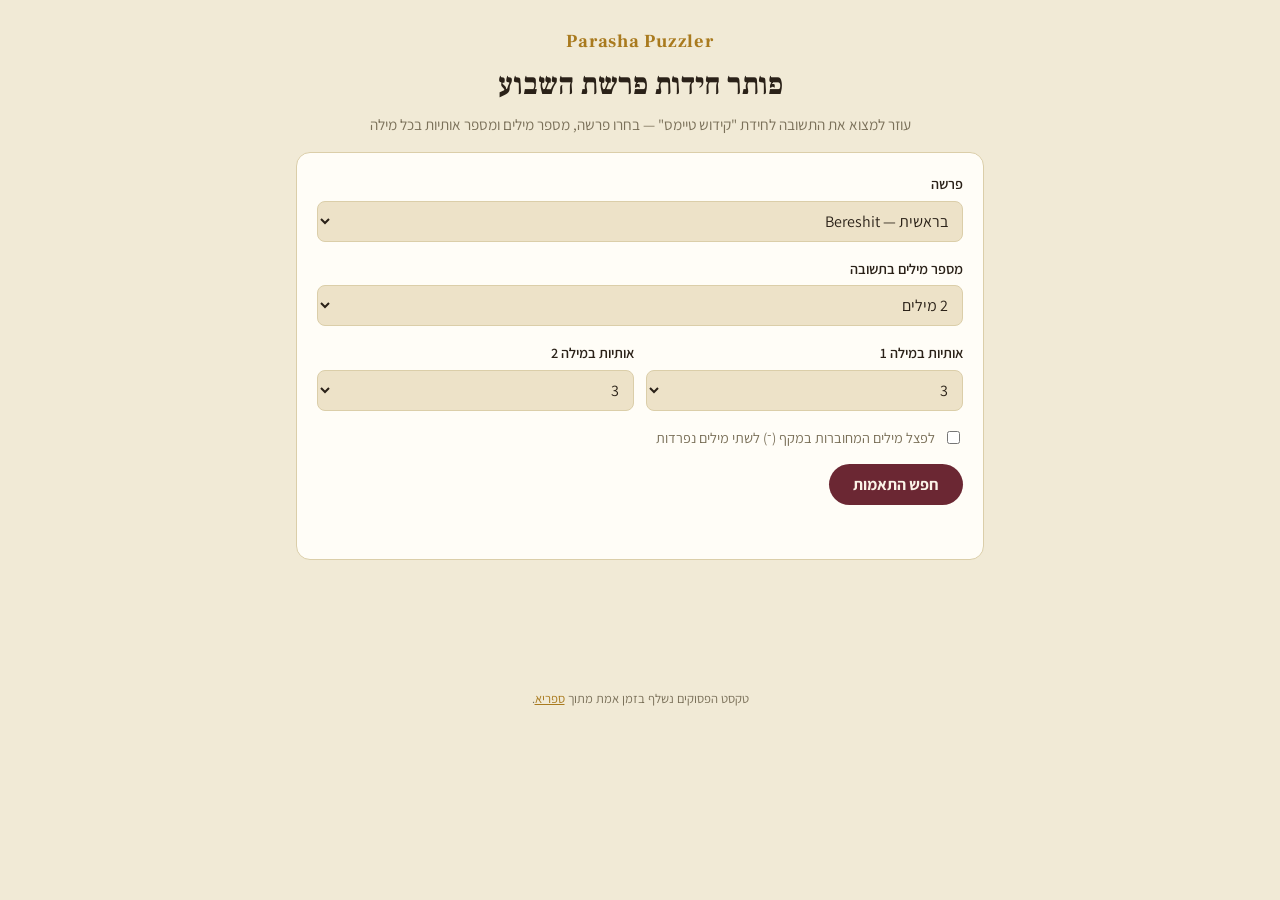
==== index.html @ d7a9574c "Initial commit: Parasha Puzzler A tool for solving Kiddush Times' weekly parsha picture-puzzles by s" ====
<!DOCTYPE html>
<html lang="he" dir="rtl">
<head>
<meta charset="UTF-8">
<meta name="viewport" content="width=device-width, initial-scale=1.0">
<title>Parasha Puzzler</title>
<link rel="preconnect" href="https://fonts.gstatic.com" crossorigin>
<link rel="stylesheet" href="https://fonts.googleapis.com/css2?family=Frank+Ruhl+Libre:wght@500;600;700&family=Noto+Serif+Hebrew:wght@400;500;600;700&family=Assistant:wght@400;500;600;700&display=swap">
<link rel="stylesheet" href="style.css">
</head>
<body>
  <header>
    <div class="brand-title">Parasha Puzzler</div>
    <h1>פותר חידות פרשת השבוע</h1>
    <p class="subtitle">עוזר למצוא את התשובה לחידת "קידוש טיימס" — בחרו פרשה, מספר מילים ומספר אותיות בכל מילה</p>
  </header>

  <main>
    <section class="controls" aria-label="הגדרות חיפוש">
      <div class="field">
        <label for="parsha-select">פרשה</label>
        <select id="parsha-select"></select>
      </div>

      <div class="field">
        <label for="word-count">מספר מילים בתשובה</label>
        <select id="word-count"></select>
      </div>

      <div id="letter-inputs" class="letter-inputs" aria-label="מספר אותיות בכל מילה"></div>

      <div class="field checkbox-field">
        <label>
          <input type="checkbox" id="split-maqaf">
          לפצל מילים המחוברות במקף (־) לשתי מילים נפרדות
        </label>
      </div>

      <button id="search-btn" type="button">חפש התאמות</button>
      <p id="status" class="status" role="status" aria-live="polite"></p>
    </section>

    <section class="results" aria-label="תוצאות">
      <div id="results-summary" class="results-summary"></div>
      <ul id="results-list" class="results-list"></ul>
    </section>
  </main>

  <footer>
    <p>טקסט הפסוקים נשלף בזמן אמת מתוך <a href="https://www.sefaria.org" target="_blank" rel="noopener">ספריא</a>.</p>
  </footer>

  <script src="parshiot.js"></script>
  <script src="app.js"></script>
</body>
</html>
---- style.css ----
:root {
  color-scheme: dark;
  /* desk / room */
  --bg: #1A2230;
  --panel: #232C3D;
  --panel-2: #2B3547;
  --border: #37435A;
  /* ink */
  --ink: #EDE2C8;
  --ink-dim: #9CA8BC;
  /* accents */
  --wine: #C15C6D;
  --wine-strong: #B0495A;
  --gold: #D2A542;
  /* the physical paper tile, same object in both themes */
  --tile-face: #EDE2C8;
  --tile-ink: #241C12;
  --tile-border: #B98A2E;
  --tile-shadow: rgba(0, 0, 0, 0.35);
}

@media (prefers-color-scheme: light) {
  :root:not([data-theme="dark"]) {
    color-scheme: light;
    --bg: #F1EAD6;
    --panel: #FFFDF7;
    --panel-2: #EDE2C8;
    --border: #DBCEA9;
    --ink: #2A2118;
    --ink-dim: #7A7059;
    --wine: #7A2E3B;
    --wine-strong: #6B2733;
    --gold: #A97A1E;
    --tile-face: #FFFDF7;
    --tile-ink: #241C12;
    --tile-border: #A97A1E;
    --tile-shadow: rgba(90, 70, 30, 0.18);
  }
}

:root[data-theme="light"] {
  color-scheme: light;
  --bg: #F1EAD6;
  --panel: #FFFDF7;
  --panel-2: #EDE2C8;
  --border: #DBCEA9;
  --ink: #2A2118;
  --ink-dim: #7A7059;
  --wine: #7A2E3B;
  --wine-strong: #6B2733;
  --gold: #A97A1E;
  --tile-face: #FFFDF7;
  --tile-ink: #241C12;
  --tile-border: #A97A1E;
  --tile-shadow: rgba(90, 70, 30, 0.18);
}

* { box-sizing: border-box; }

body {
  margin: 0;
  background: var(--bg);
  color: var(--ink);
  font-family: "Assistant", "Segoe UI", "Arial Hebrew", Tahoma, sans-serif;
  line-height: 1.5;
}

header {
  padding: 28px 20px 16px;
  text-align: center;
}

.brand-title {
  font-family: "Frank Ruhl Libre", "Times New Roman", serif;
  font-weight: 700;
  font-size: 1.15rem;
  letter-spacing: 0.04em;
  color: var(--gold);
  direction: ltr;
  margin-bottom: 6px;
}

header h1 {
  font-family: "Frank Ruhl Libre", "Times New Roman", serif;
  font-weight: 700;
  margin: 0 0 6px;
  font-size: 1.9rem;
  text-wrap: balance;
}

.subtitle {
  margin: 0;
  color: var(--ink-dim);
  font-size: 0.95rem;
}

main {
  max-width: 720px;
  margin: 0 auto;
  padding: 0 16px 60px;
  display: flex;
  flex-direction: column;
  gap: 24px;
}

.controls {
  background: var(--panel);
  border: 1px solid var(--border);
  border-radius: 14px;
  padding: 20px;
  display: flex;
  flex-direction: column;
  gap: 16px;
}

.field {
  display: flex;
  flex-direction: column;
  gap: 6px;
}

.field label {
  font-weight: 600;
  font-size: 0.9rem;
}

select, input[type="number"] {
  font: inherit;
  font-size: 1rem;
  padding: 8px 10px;
  border-radius: 8px;
  border: 1px solid var(--border);
  background: var(--panel-2);
  color: var(--ink);
}

.letter-inputs {
  display: flex;
  flex-wrap: wrap;
  gap: 12px;
}

.letter-inputs .field {
  flex: 1 1 110px;
  min-width: 110px;
}

.checkbox-field label {
  display: flex;
  align-items: center;
  gap: 8px;
  font-weight: 400;
  font-size: 0.9rem;
  color: var(--ink-dim);
}

.checkbox-field input { accent-color: var(--wine); }

button#search-btn {
  align-self: flex-start;
  background: var(--wine-strong);
  color: #FBF3E7;
  border: none;
  padding: 10px 24px;
  border-radius: 999px;
  font-size: 1rem;
  font-weight: 700;
  font-family: "Assistant", sans-serif;
  cursor: pointer;
}

button#search-btn:hover { filter: brightness(1.1); }
button#search-btn:disabled { opacity: 0.6; cursor: wait; }

.status {
  min-height: 1.2em;
  margin: 0;
  color: var(--ink-dim);
  font-size: 0.9rem;
}

.status.error { color: var(--wine-strong); }

.results-summary {
  font-weight: 700;
  color: var(--ink-dim);
  font-size: 0.95rem;
}

.results-list {
  list-style: none;
  margin: 12px 0 0;
  padding: 0;
  display: flex;
  flex-direction: column;
  gap: 12px;
}

.result-card {
  background: var(--panel);
  border: 1px solid var(--border);
  border-radius: 12px;
  padding: 14px 18px;
}

.tile-phrase {
  display: flex;
  flex-wrap: wrap;
  gap: 10px;
  margin-bottom: 10px;
}

.tile-word {
  display: flex;
  gap: 3px;
}

.letter-tile {
  width: 30px;
  height: 34px;
  display: flex;
  align-items: center;
  justify-content: center;
  background: var(--tile-face);
  color: var(--tile-ink);
  border: 1.5px solid var(--tile-border);
  border-radius: 6px;
  font-family: "Frank Ruhl Libre", serif;
  font-weight: 700;
  font-size: 1.05rem;
  box-shadow: 0 1.5px 0 var(--tile-shadow);
}

.vocalized {
  font-family: "Noto Serif Hebrew", "Frank Ruhl Libre", serif;
  font-size: 1.2rem;
  color: var(--ink);
  margin: 0 0 10px;
}

.result-meta {
  display: flex;
  justify-content: flex-start;
  align-items: baseline;
  gap: 10px;
  font-size: 0.85rem;
  font-weight: 600;
  color: var(--ink-dim);
}

.result-meta a {
  color: var(--gold);
  text-decoration: none;
}

.result-meta a:hover { text-decoration: underline; }

.result-context {
  margin: 8px 0 0;
  font-family: "Noto Serif Hebrew", "Frank Ruhl Libre", serif;
  font-size: 1rem;
  color: var(--ink-dim);
  line-height: 1.9;
}

.result-context mark {
  background: none;
  color: var(--ink);
  font-weight: 700;
  border-bottom: 2px solid var(--gold);
  padding-bottom: 1px;
}

.extra-occurrences {
  margin-top: 12px;
  border-top: 1px solid var(--border);
  padding-top: 10px;
}

.extra-occurrences summary {
  cursor: pointer;
  font-size: 0.85rem;
  font-weight: 700;
  color: var(--gold);
}

.extra-occurrence {
  margin-top: 10px;
  padding-top: 10px;
  border-top: 1px dashed var(--border);
}

.extra-occurrence:first-of-type {
  margin-top: 12px;
}

footer {
  text-align: center;
  padding: 20px;
  color: var(--ink-dim);
  font-size: 0.8rem;
}

footer a { color: var(--gold); }
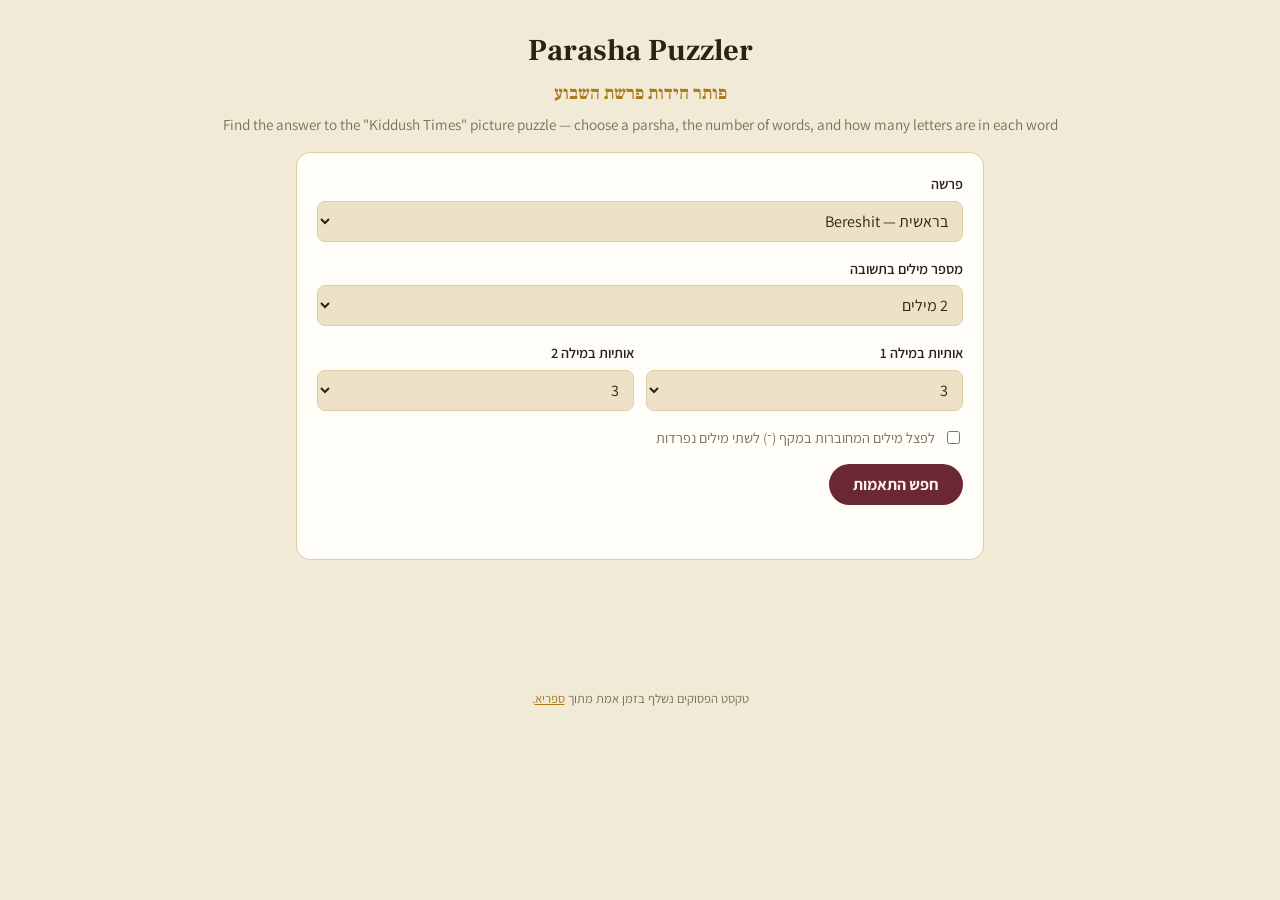
==== commit d4732d44: "Swap English/Hebrew title styling, translate subtitle to English "Parasha Puzzler" is now the large " ====
--- a/index.html
+++ b/index.html
@@ -10,9 +10,9 @@
 </head>
 <body>
   <header>
-    <div class="brand-title">Parasha Puzzler</div>
-    <h1>פותר חידות פרשת השבוע</h1>
-    <p class="subtitle">עוזר למצוא את התשובה לחידת "קידוש טיימס" — בחרו פרשה, מספר מילים ומספר אותיות בכל מילה</p>
+    <h1 dir="ltr">Parasha Puzzler</h1>
+    <div class="brand-title">פותר חידות פרשת השבוע</div>
+    <p class="subtitle" dir="ltr">Find the answer to the "Kiddush Times" picture puzzle — choose a parsha, the number of words, and how many letters are in each word</p>
   </header>
 
   <main>
--- a/style.css
+++ b/style.css
@@ -74,9 +74,7 @@
   font-family: "Frank Ruhl Libre", "Times New Roman", serif;
   font-weight: 700;
   font-size: 1.15rem;
-  letter-spacing: 0.04em;
   color: var(--gold);
-  direction: ltr;
   margin-bottom: 6px;
 }
 
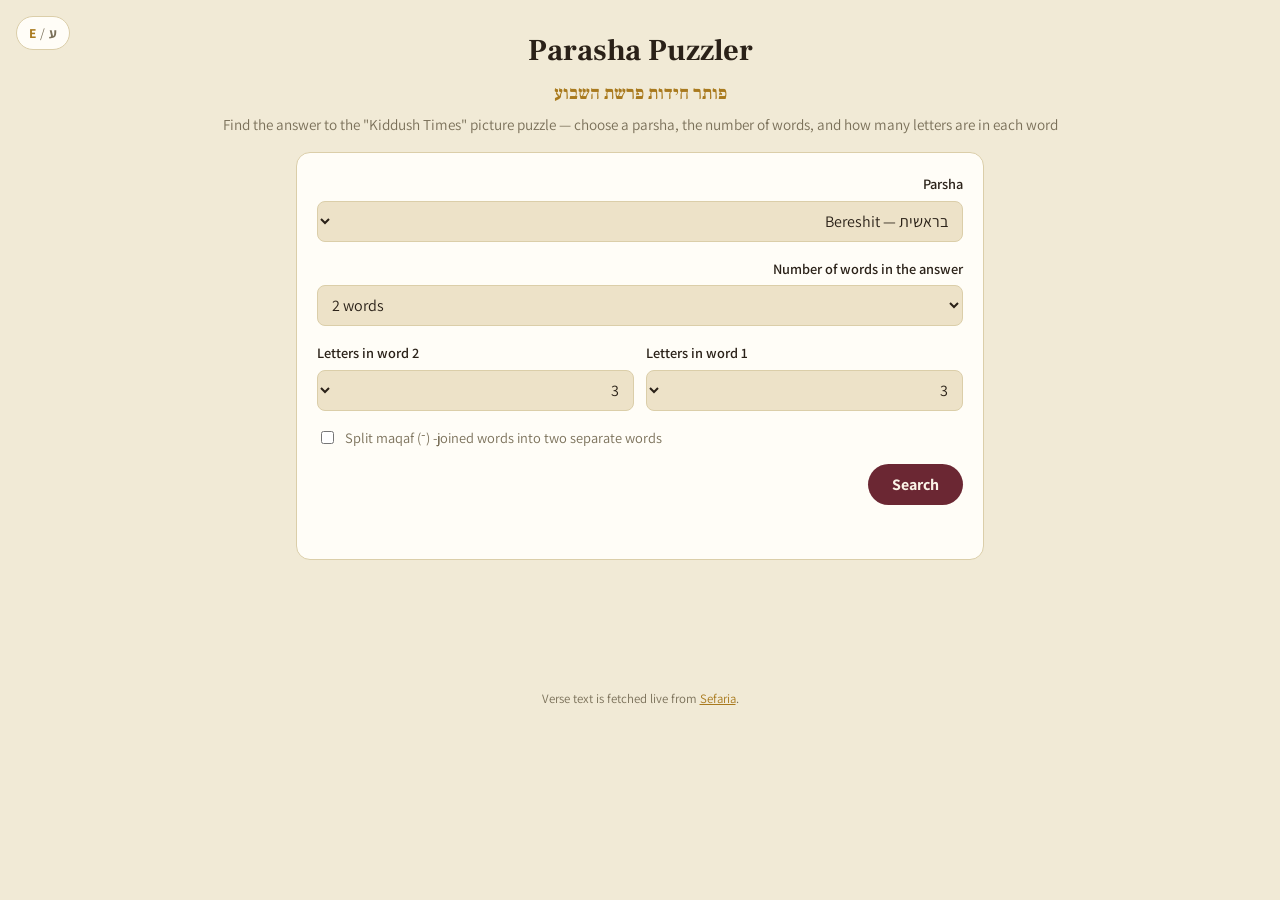
==== commit e4532f4d: "Add an E/ע button to toggle the UI between English and Hebrew All prompts, labels, buttons, and stat" ====
--- a/index.html
+++ b/index.html
@@ -9,21 +9,25 @@
 <link rel="stylesheet" href="style.css">
 </head>
 <body>
+  <button id="lang-toggle" type="button" aria-label="Switch language / החלף שפה">
+    <span class="lang-opt" data-lang="en">E</span><span class="lang-sep">/</span><span class="lang-opt" data-lang="he">ע</span>
+  </button>
+
   <header>
     <h1 dir="ltr">Parasha Puzzler</h1>
     <div class="brand-title">פותר חידות פרשת השבוע</div>
-    <p class="subtitle" dir="ltr">Find the answer to the "Kiddush Times" picture puzzle — choose a parsha, the number of words, and how many letters are in each word</p>
+    <p class="subtitle" id="subtitle-text" dir="ltr">Find the answer to the "Kiddush Times" picture puzzle — choose a parsha, the number of words, and how many letters are in each word</p>
   </header>
 
   <main>
     <section class="controls" aria-label="הגדרות חיפוש">
       <div class="field">
-        <label for="parsha-select">פרשה</label>
+        <label for="parsha-select" id="parsha-label">Parsha</label>
         <select id="parsha-select"></select>
       </div>
 
       <div class="field">
-        <label for="word-count">מספר מילים בתשובה</label>
+        <label for="word-count" id="word-count-label">Number of words in the answer</label>
         <select id="word-count"></select>
       </div>
 
@@ -32,22 +36,29 @@
       <div class="field checkbox-field">
         <label>
           <input type="checkbox" id="split-maqaf">
-          לפצל מילים המחוברות במקף (־) לשתי מילים נפרדות
+          <span id="split-maqaf-label">Split maqaf (־) -joined words into two separate words</span>
         </label>
       </div>
 
-      <button id="search-btn" type="button">חפש התאמות</button>
+      <button id="search-btn" type="button">Search</button>
       <p id="status" class="status" role="status" aria-live="polite"></p>
+    </section>
+
+    <section id="saved-section" class="saved-section" aria-label="תשובות שמורות" hidden>
+      <h2 class="saved-title"><span id="saved-title-text">Saved answers to review</span> <span id="saved-count" class="saved-count"></span></h2>
+      <ul id="saved-list" class="results-list"></ul>
     </section>
 
     <section class="results" aria-label="תוצאות">
       <div id="results-summary" class="results-summary"></div>
       <ul id="results-list" class="results-list"></ul>
     </section>
+
+    <button id="back-to-top-btn" type="button" class="back-to-top" hidden>↑ Back to top, to saved answers</button>
   </main>
 
   <footer>
-    <p>טקסט הפסוקים נשלף בזמן אמת מתוך <a href="https://www.sefaria.org" target="_blank" rel="noopener">ספריא</a>.</p>
+    <p id="footer-text" dir="ltr">Verse text is fetched live from <a href="https://www.sefaria.org" target="_blank" rel="noopener">Sefaria</a>.</p>
   </footer>
 
   <script src="parshiot.js"></script>
--- a/style.css
+++ b/style.css
@@ -58,11 +58,42 @@
 * { box-sizing: border-box; }
 
 body {
+  position: relative;
   margin: 0;
   background: var(--bg);
   color: var(--ink);
   font-family: "Assistant", "Segoe UI", "Arial Hebrew", Tahoma, sans-serif;
   line-height: 1.5;
+}
+
+#lang-toggle {
+  position: absolute;
+  top: 16px;
+  left: 16px;
+  display: inline-flex;
+  align-items: center;
+  direction: ltr;
+  background: var(--panel);
+  border: 1px solid var(--border);
+  border-radius: 999px;
+  padding: 6px 12px;
+  font: inherit;
+  font-size: 0.85rem;
+  font-weight: 700;
+  color: var(--ink-dim);
+  cursor: pointer;
+}
+
+#lang-toggle:hover { border-color: var(--gold); }
+
+#lang-toggle .lang-sep {
+  font-weight: 400;
+  margin: 0 4px;
+  color: var(--ink-dim);
+}
+
+#lang-toggle .lang-opt.lang-active {
+  color: var(--gold);
 }
 
 header {
@@ -185,6 +216,48 @@
   font-size: 0.95rem;
 }
 
+.saved-section {
+  background: var(--panel);
+  border: 1px solid var(--gold);
+  border-radius: 14px;
+  padding: 20px;
+}
+
+.saved-title {
+  margin: 0 0 14px;
+  font-size: 1.05rem;
+  font-weight: 700;
+  color: var(--gold);
+}
+
+.saved-count {
+  font-weight: 400;
+  color: var(--ink-dim);
+}
+
+.save-toggle {
+  display: inline-flex;
+  align-items: center;
+  gap: 6px;
+  font-size: 0.82rem;
+  font-weight: 600;
+  color: var(--ink-dim);
+  cursor: pointer;
+  user-select: none;
+  flex-shrink: 0;
+}
+
+.save-toggle input {
+  accent-color: var(--wine);
+  width: 16px;
+  height: 16px;
+  cursor: pointer;
+}
+
+.save-toggle.is-saved {
+  color: var(--gold);
+}
+
 .results-list {
   list-style: none;
   margin: 12px 0 0;
@@ -201,11 +274,19 @@
   padding: 14px 18px;
 }
 
+.card-header {
+  display: flex;
+  justify-content: space-between;
+  align-items: center;
+  gap: 12px;
+  flex-wrap: wrap;
+  margin-bottom: 10px;
+}
+
 .tile-phrase {
   display: flex;
   flex-wrap: wrap;
   gap: 10px;
-  margin-bottom: 10px;
 }
 
 .tile-word {
@@ -292,6 +373,21 @@
   margin-top: 12px;
 }
 
+.back-to-top {
+  align-self: center;
+  background: var(--panel);
+  border: 1px solid var(--gold);
+  color: var(--gold);
+  padding: 10px 20px;
+  border-radius: 999px;
+  font: inherit;
+  font-size: 0.9rem;
+  font-weight: 700;
+  cursor: pointer;
+}
+
+.back-to-top:hover { filter: brightness(1.1); }
+
 footer {
   text-align: center;
   padding: 20px;
